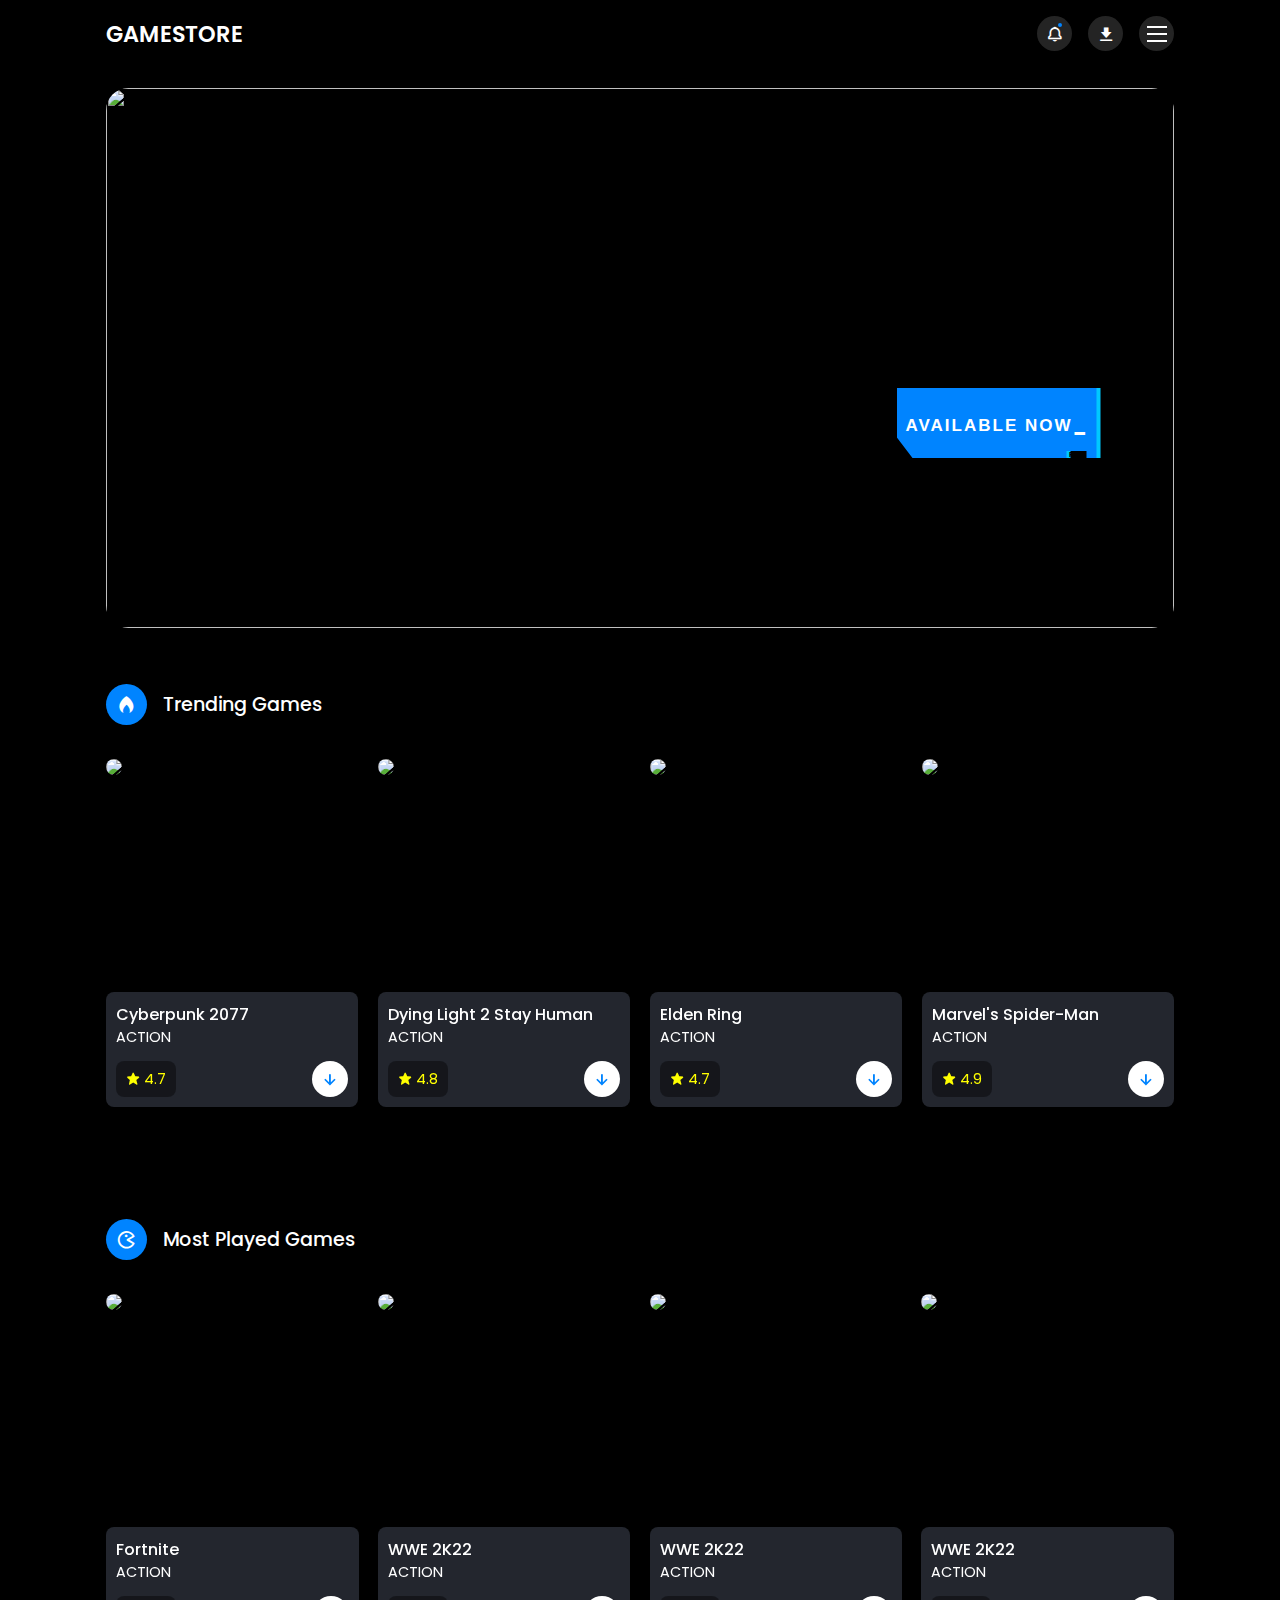
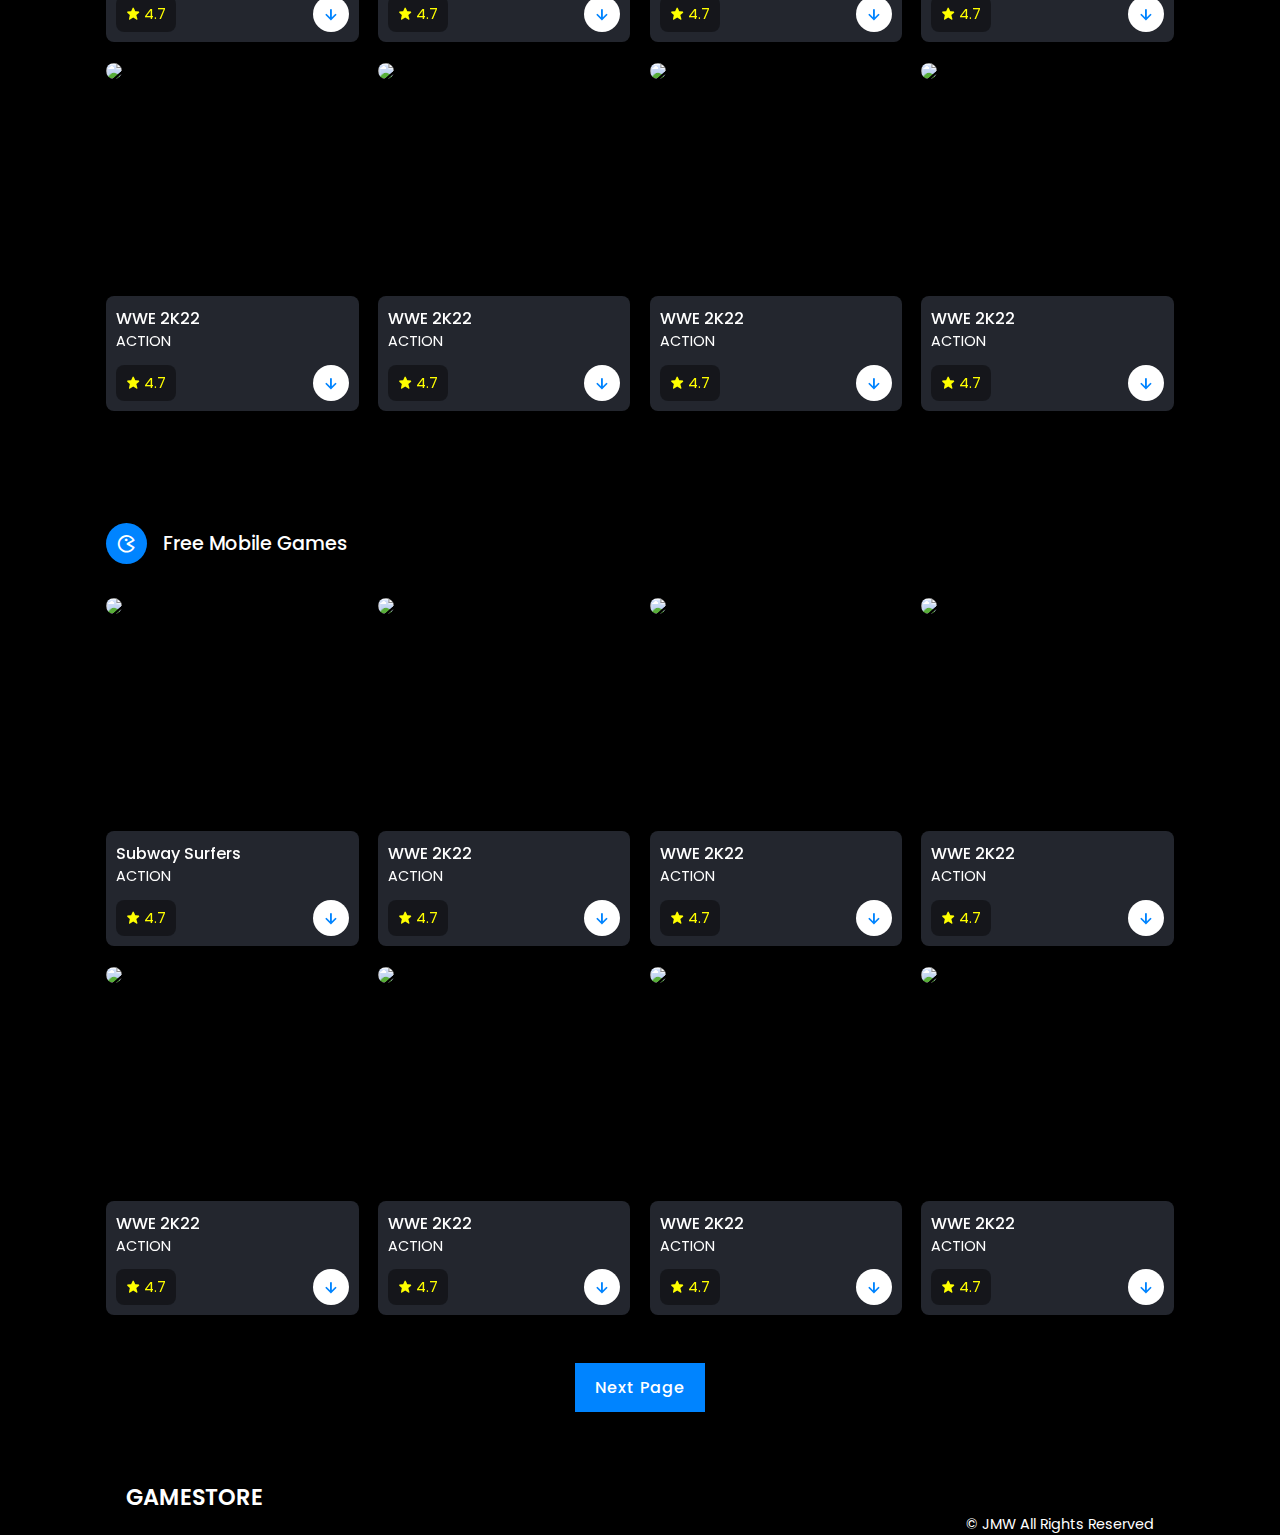
==== index.html @ 7862bfaf "update" ====
<!DOCTYPE html>
<html lang="en">

<head>
    <link rel="stylesheet" href="css/style.css">
    <meta charset="UTF-8">
    <meta http-equiv="X-UA-Compatible" content="IE=edge">
    <meta name="viewport" content="width=device-width, initial-scale=1.0">

    <title>Buy Now | GameStore</title>
    <!-- Font awesome icons link-->
    <link href="https://unpkg.com/boxicons@2.1.2/css/boxicons.min.css" rel="stylesheet">
    <!-- Favicon icon but change rel and href -->
    <link rel=" shortcut icon " href="favicon.ico " type="image/x-icon ">
    <!--Swiper file css-->
    <link rel="stylesheet" href="css/swiper-bundle.min.css">
    <audio src="music/Doomsypher_AdobeStock_500898523_preview.m4a" autoplay loop></audio>
</head>

<body>
    <header>
        <div class="nav container ">
            <!-- Logo -->
            <h3><a href="index.html " class="logo ">Game<span>Store</span></a></h3>
            <div class="nav-icons ">
                <i class="bx bx-bell bx-tada" id="bell-icon"><span></span></i>
                <i class="bx bxs-download"></i>
                <div class=" menu-icon ">
                    <div class="line1 "></div>
                    <div class="line2 "></div>
                    <div class="line3 "></div>
                </div>
            </div>
            <div class="menu">
                <img src="https://www.pngall.com/wp-content/uploads/4/Cyberpunk-2077-Transparent.png" alt="">
                <div class="navbar">
                    <li><a href="#home">Home</a></li>
                    <li><a href="#trending">Trending</a></li>
                    <li> <a href="#most">Most Played</a> </li>
                    <li><a href="#free">Free Mobile Games</a></li>
                    <li><a href="#contact">Contact Us</a></li>
                </div>
            </div>
            <div class="notification">
                <div class="notification-box">
                    <i class="bx bxs-check-circle"></i>
                    <p>Congratulations, your game has downloaded successfully.</p>
                </div>
                <div class="notification-box box-color">
                    <i class="bx bxs-x-circle"></i>
                    <p>Could not apply changes.</p>
                </div>
            </div>

        </div>
    </header>
    <section class="home container" id="home">
        <img src="https://www.fun-academy.fr/wp-content/uploads/2020/12/cyberpunk-2077-characters.jpg" alt="">
        <div class="home-text">
            <h1>CITY OF THE <br> FUTURE</h1>
            <div class="body">
                <a href="cyberpunk.html"><button class=" cybr-btn ">
                    Available Now<span aria-hidden>_</span>
                    <span aria-hidden class="cybr-btn__glitch ">Available Now_</span>
                    <span aria-hidden class="cybr-btn__tag ">R25</span>
                  </button>
                </a>

            </div>
        </div>
    </section>

    <section class="trending container " id="trending">
        <div class="heading ">
            <i class="bx bxs-flame "></i>
            <h2>Trending Games</h2>
        </div>
        <div class="trending-content swiper ">
            <!-- Slide 1-->
            <div class="swiper-wrapper ">
                <div class="swiper-slide ">
                    <div class="box ">
                        <img src="https://muropaketti.com/wp-content/uploads/2020/12/cyberpunk-box.jpg " alt=" ">
                        <div class="box-text ">
                            <h2>Cyberpunk 2077</h2>
                            <h3>Action</h3>
                            <div class="rating-download ">
                                <div class="rating ">
                                    <i class="bx bxs-star "></i>
                                    <span>4.7</span>
                                </div>
                                <a href="cyberpunk.html " class="box-btn "><i class="bx bx-down-arrow-alt "></i></a>
                            </div>
                        </div>
                    </div>
                </div>
                <!-- Slide 2 -->
                <div class="swiper-slide ">
                    <div class="box ">
                        <img src="https://cdn1.epicgames.com/salesEvent/salesEvent/EGS_DyingLight2StayHuman_Techland_S4_1200x1600-b3d66b4576fd6488b674710e13493435 " alt=" ">
                        <div class="box-text ">
                            <h2>Dying Light 2 Stay Human</h2>
                            <h3>Action</h3>
                            <div class="rating-download ">
                                <div class="rating ">
                                    <i class="bx bxs-star "></i>
                                    <span>4.8</span>
                                </div>
                                <a href="dyinglight.html " class="box-btn "><i class="bx bx-down-arrow-alt "></i></a>
                            </div>
                        </div>
                    </div>
                </div>
                <!-- Slide 3-->
                <div class="swiper-slide ">
                    <div class="box ">
                        <img src="https://m.media-amazon.com/images/I/614Y4NA6CVL._AC_SY741_.jpg " alt=" ">
                        <div class="box-text ">
                            <h2>Elden Ring</h2>
                            <h3>Action</h3>
                            <div class="rating-download ">
                                <div class="rating ">
                                    <i class="bx bxs-star "></i>
                                    <span>4.7</span>
                                </div>
                                <a href="eldenring.html " class="box-btn "><i class="bx bx-down-arrow-alt "></i></a>
                            </div>
                        </div>
                    </div>
                </div>
                <!-- Slide 4-->
                <div class="swiper-slide ">
                    <div class="box ">
                        <img src="https://i.gadgets360cdn.com/products/large/spider-man-2018-ps4-game-1668x2224-1050x1400-1641538115.jpg " alt=" ">
                        <div class="box-text ">
                            <h2>Marvel's Spider-Man</h2>
                            <h3>Action</h3>
                            <div class="rating-download ">
                                <div class="rating ">
                                    <i class="bx bxs-star "></i>
                                    <span>4.9</span>
                                </div>
                                <a href="spiderman.html " class="box-btn "><i class="bx bx-down-arrow-alt "></i></a>
                            </div>
                        </div>
                    </div>
                </div>
                <!-- Slide 5-->
                <div class="swiper-slide ">
                    <div class="box ">
                        <img src="https://oyster.ignimgs.com/wordpress/stg.ign.com/2020/07/halo_infinite_keyart_primary_vertical-748a0db8be6c497d86f83ad76265060f-720x915.png " alt=" ">
                        <div class="box-text ">
                            <h2>Halo: Infinite</h2>
                            <h3>Action</h3>
                            <div class="rating-download ">
                                <div class="rating ">
                                    <i class="bx bxs-star "></i>
                                    <span>4.7</span>
                                </div>
                                <a href="halo.html " class="box-btn "><i class="bx bx-down-arrow-alt "></i></a>
                            </div>
                        </div>
                    </div>
                </div>
                <!-- Slide 6-->
                <div class="swiper-slide ">
                    <div class="box ">
                        <img src="https://howlongtobeat.com/games/3657_Fortnite.jpg " alt=" ">
                        <div class="box-text ">
                            <h2>Fortnite</h2>
                            <h3>Action</h3>
                            <div class="rating-download ">
                                <div class="rating ">
                                    <i class="bx bxs-star "></i>
                                    <span>4.7</span>
                                </div>
                                <a href="fortnite.html " class="box-btn "><i class="bx bx-down-arrow-alt "></i></a>
                            </div>
                        </div>
                    </div>
                </div>
                <!-- Slide 7-->
                <div class="swiper-slide ">
                    <div class="box ">
                        <img src="https://sportshub.cbsistatic.com/i/2022/01/20/f5e68dff-95b3-442c-a48e-43210900fb47/wwe-2k22-deluxe-cover-2.jpg?auto=webp&width=1461&height=1840&crop=0.794:1,smart " alt=" ">
                        <div class="box-text ">
                            <h2>WWE 2022</h2>
                            <h3>Action</h3>
                            <div class="rating-download ">
                                <div class="rating ">
                                    <i class="bx bxs-star "></i>
                                    <span>4.7</span>
                                </div>
                                <a href="wwe.html " class="box-btn "><i class="bx bx-down-arrow-alt "></i></a>
                            </div>
                        </div>
                    </div>
                </div>
                <!-- Slide 8-->
                <div class="swiper-slide ">
                    <div class="box ">
                        <img src="https://upload.wikimedia.org/wikipedia/en/5/51/Minecraft_cover.png " alt=" ">
                        <div class="box-text ">
                            <h2>Minecraft</h2>
                            <h3>Action</h3>
                            <div class="rating-download ">
                                <div class="rating ">
                                    <i class="bx bxs-star "></i>
                                    <span>4.7</span>
                                </div>
                                <a href="minecraft.html " class="box-btn "><i class="bx bx-down-arrow-alt "></i></a>
                            </div>
                        </div>
                    </div>
                </div>
            </div>
        </div>
    </section>
    <!--Trending Section Ends-->

    <!--New Section Begins-->
    <section class="new container " id="most">
        <div class="heading ">
            <i class="bx bx-game "></i>
            <h2>Most Played Games</h2>
        </div>
        <!--Content-->
        <div class="new-content ">
            <!--Box 1-->
            <div class="box ">
                <img src="https://howlongtobeat.com/games/3657_Fortnite.jpg " alt=" ">
                <div class="box-text ">
                    <h2>Fortnite</h2>
                    <h3>Action</h3>
                    <div class="rating-download ">
                        <div class="rating ">
                            <i class="bx bxs-star "></i>
                            <span>4.7</span>
                        </div>
                        <a href="fortnite.html " class="box-btn "><i class="bx bx-down-arrow-alt "></i></a>
                    </div>
                </div>
            </div>
            <!--Box 1-->
            <div class="box ">
                <img src="https://sportshub.cbsistatic.com/i/2022/01/20/f5e68dff-95b3-442c-a48e-43210900fb47/wwe-2k22-deluxe-cover-2.jpg?auto=webp&width=1461&height=1840&crop=0.794:1,smart " alt=" ">
                <div class="box-text ">
                    <h2>WWE 2K22</h2>
                    <h3>Action</h3>
                    <div class="rating-download ">
                        <div class="rating ">
                            <i class="bx bxs-star "></i>
                            <span>4.7</span>
                        </div>
                        <a href="# " class="box-btn "><i class="bx bx-down-arrow-alt "></i></a>
                    </div>
                </div>
            </div>
            <!--Box 1-->
            <div class="box ">
                <img src="https://sportshub.cbsistatic.com/i/2022/01/20/f5e68dff-95b3-442c-a48e-43210900fb47/wwe-2k22-deluxe-cover-2.jpg?auto=webp&width=1461&height=1840&crop=0.794:1,smart " alt=" ">
                <div class="box-text ">
                    <h2>WWE 2K22</h2>
                    <h3>Action</h3>
                    <div class="rating-download ">
                        <div class="rating ">
                            <i class="bx bxs-star "></i>
                            <span>4.7</span>
                        </div>
                        <a href="# " class="box-btn "><i class="bx bx-down-arrow-alt "></i></a>
                    </div>
                </div>
            </div>
            <!--Box 1-->
            <div class="box ">
                <img src="https://sportshub.cbsistatic.com/i/2022/01/20/f5e68dff-95b3-442c-a48e-43210900fb47/wwe-2k22-deluxe-cover-2.jpg?auto=webp&width=1461&height=1840&crop=0.794:1,smart " alt=" ">
                <div class="box-text ">
                    <h2>WWE 2K22</h2>
                    <h3>Action</h3>
                    <div class="rating-download ">
                        <div class="rating ">
                            <i class="bx bxs-star "></i>
                            <span>4.7</span>
                        </div>
                        <a href="# " class="box-btn "><i class="bx bx-down-arrow-alt "></i></a>
                    </div>
                </div>
            </div>
            <!--Box 1-->
            <div class="box ">
                <img src="https://sportshub.cbsistatic.com/i/2022/01/20/f5e68dff-95b3-442c-a48e-43210900fb47/wwe-2k22-deluxe-cover-2.jpg?auto=webp&width=1461&height=1840&crop=0.794:1,smart " alt=" ">
                <div class="box-text ">
                    <h2>WWE 2K22</h2>
                    <h3>Action</h3>
                    <div class="rating-download ">
                        <div class="rating ">
                            <i class="bx bxs-star "></i>
                            <span>4.7</span>
                        </div>
                        <a href="# " class="box-btn "><i class="bx bx-down-arrow-alt "></i></a>
                    </div>
                </div>
            </div>
            <!--Box 1-->
            <div class="box ">
                <img src="https://sportshub.cbsistatic.com/i/2022/01/20/f5e68dff-95b3-442c-a48e-43210900fb47/wwe-2k22-deluxe-cover-2.jpg?auto=webp&width=1461&height=1840&crop=0.794:1,smart " alt=" ">
                <div class="box-text ">
                    <h2>WWE 2K22</h2>
                    <h3>Action</h3>
                    <div class="rating-download ">
                        <div class="rating ">
                            <i class="bx bxs-star "></i>
                            <span>4.7</span>
                        </div>
                        <a href="# " class="box-btn "><i class="bx bx-down-arrow-alt "></i></a>
                    </div>
                </div>
            </div>
            <div class="box ">
                <img src="https://sportshub.cbsistatic.com/i/2022/01/20/f5e68dff-95b3-442c-a48e-43210900fb47/wwe-2k22-deluxe-cover-2.jpg?auto=webp&width=1461&height=1840&crop=0.794:1,smart " alt=" ">
                <div class="box-text ">
                    <h2>WWE 2K22</h2>
                    <h3>Action</h3>
                    <div class="rating-download ">
                        <div class="rating ">
                            <i class="bx bxs-star "></i>
                            <span>4.7</span>
                        </div>
                        <a href="# " class="box-btn "><i class="bx bx-down-arrow-alt "></i></a>
                    </div>
                </div>
            </div>
            <div class="box ">
                <img src="https://sportshub.cbsistatic.com/i/2022/01/20/f5e68dff-95b3-442c-a48e-43210900fb47/wwe-2k22-deluxe-cover-2.jpg?auto=webp&width=1461&height=1840&crop=0.794:1,smart " alt=" ">
                <div class="box-text ">
                    <h2>WWE 2K22</h2>
                    <h3>Action</h3>
                    <div class="rating-download ">
                        <div class="rating ">
                            <i class="bx bxs-star "></i>
                            <span>4.7</span>
                        </div>
                        <a href="# " class="box-btn "><i class="bx bx-down-arrow-alt "></i></a>
                    </div>
                </div>
            </div>
        </div>

    </section>
    <!-- New Section Ends -->
    <section class="new container " id="free">
        <div class="heading ">
            <i class="bx bx-game "></i>
            <h2>Free Mobile Games</h2>
        </div>
        <!--Content-->
        <div class="new-content ">
            <!--Box 1-->
            <div class="box ">
                <img src="https://odysseynewsmagazine.com/wp-content/uploads/2013/04/gusu.jpg " alt=" ">
                <div class="box-text ">
                    <h2>Subway Surfers</h2>
                    <h3>Action</h3>
                    <div class="rating-download ">
                        <div class="rating ">
                            <i class="bx bxs-star "></i>
                            <span>4.7</span>
                        </div>
                        <a href="subwaysurfers.html " class="box-btn "><i class="bx bx-down-arrow-alt "></i></a>
                    </div>
                </div>
            </div>
            <!--Box 1-->
            <div class="box ">
                <img src="https://sportshub.cbsistatic.com/i/2022/01/20/f5e68dff-95b3-442c-a48e-43210900fb47/wwe-2k22-deluxe-cover-2.jpg?auto=webp&width=1461&height=1840&crop=0.794:1,smart " alt=" ">
                <div class="box-text ">
                    <h2>WWE 2K22</h2>
                    <h3>Action</h3>
                    <div class="rating-download ">
                        <div class="rating ">
                            <i class="bx bxs-star "></i>
                            <span>4.7</span>
                        </div>
                        <a href="# " class="box-btn "><i class="bx bx-down-arrow-alt "></i></a>
                    </div>
                </div>
            </div>
            <!--Box 1-->
            <div class="box ">
                <img src="https://sportshub.cbsistatic.com/i/2022/01/20/f5e68dff-95b3-442c-a48e-43210900fb47/wwe-2k22-deluxe-cover-2.jpg?auto=webp&width=1461&height=1840&crop=0.794:1,smart " alt=" ">
                <div class="box-text ">
                    <h2>WWE 2K22</h2>
                    <h3>Action</h3>
                    <div class="rating-download ">
                        <div class="rating ">
                            <i class="bx bxs-star "></i>
                            <span>4.7</span>
                        </div>
                        <a href="# " class="box-btn "><i class="bx bx-down-arrow-alt "></i></a>
                    </div>
                </div>
            </div>
            <!--Box 1-->
            <div class="box ">
                <img src="https://sportshub.cbsistatic.com/i/2022/01/20/f5e68dff-95b3-442c-a48e-43210900fb47/wwe-2k22-deluxe-cover-2.jpg?auto=webp&width=1461&height=1840&crop=0.794:1,smart " alt=" ">
                <div class="box-text ">
                    <h2>WWE 2K22</h2>
                    <h3>Action</h3>
                    <div class="rating-download ">
                        <div class="rating ">
                            <i class="bx bxs-star "></i>
                            <span>4.7</span>
                        </div>
                        <a href="# " class="box-btn "><i class="bx bx-down-arrow-alt "></i></a>
                    </div>
                </div>
            </div>
            <!--Box 1-->
            <div class="box ">
                <img src="https://sportshub.cbsistatic.com/i/2022/01/20/f5e68dff-95b3-442c-a48e-43210900fb47/wwe-2k22-deluxe-cover-2.jpg?auto=webp&width=1461&height=1840&crop=0.794:1,smart " alt=" ">
                <div class="box-text ">
                    <h2>WWE 2K22</h2>
                    <h3>Action</h3>
                    <div class="rating-download ">
                        <div class="rating ">
                            <i class="bx bxs-star "></i>
                            <span>4.7</span>
                        </div>
                        <a href="# " class="box-btn "><i class="bx bx-down-arrow-alt "></i></a>
                    </div>
                </div>
            </div>
            <!--Box 1-->
            <div class="box ">
                <img src="https://sportshub.cbsistatic.com/i/2022/01/20/f5e68dff-95b3-442c-a48e-43210900fb47/wwe-2k22-deluxe-cover-2.jpg?auto=webp&width=1461&height=1840&crop=0.794:1,smart " alt=" ">
                <div class="box-text ">
                    <h2>WWE 2K22</h2>
                    <h3>Action</h3>
                    <div class="rating-download ">
                        <div class="rating ">
                            <i class="bx bxs-star "></i>
                            <span>4.7</span>
                        </div>
                        <a href="# " class="box-btn "><i class="bx bx-down-arrow-alt "></i></a>
                    </div>
                </div>
            </div>
            <div class="box ">
                <img src="https://sportshub.cbsistatic.com/i/2022/01/20/f5e68dff-95b3-442c-a48e-43210900fb47/wwe-2k22-deluxe-cover-2.jpg?auto=webp&width=1461&height=1840&crop=0.794:1,smart " alt=" ">
                <div class="box-text ">
                    <h2>WWE 2K22</h2>
                    <h3>Action</h3>
                    <div class="rating-download ">
                        <div class="rating ">
                            <i class="bx bxs-star "></i>
                            <span>4.7</span>
                        </div>
                        <a href="# " class="box-btn "><i class="bx bx-down-arrow-alt "></i></a>
                    </div>
                </div>
            </div>
            <div class="box ">
                <img src="https://sportshub.cbsistatic.com/i/2022/01/20/f5e68dff-95b3-442c-a48e-43210900fb47/wwe-2k22-deluxe-cover-2.jpg?auto=webp&width=1461&height=1840&crop=0.794:1,smart " alt=" ">
                <div class="box-text ">
                    <h2>WWE 2K22</h2>
                    <h3>Action</h3>
                    <div class="rating-download ">
                        <div class="rating ">
                            <i class="bx bxs-star "></i>
                            <span>4.7</span>
                        </div>
                        <a href="# " class="box-btn "><i class="bx bx-down-arrow-alt "></i></a>
                    </div>
                </div>
            </div>
        </div>
        <div class="next-page">
            <a href="# ">Next Page</a>
        </div>
    </section>
    <!-- New Section Ends -->
    <!-- Copyright -->
    <div class="copyright container">
        <h3><a href="# " class="logo ">Game<span>Store</span></a></h3>
        <p>&#169; JMW All Rights Reserved</p>
    </div>



</body>
<script src="js/swiper-bundle.min.js "></script>
<script src="js/script.js "></script>

</html>
---- css/style.css ----
@import url("https://fonts.googleapis.com/css2?family=Anton&family=Poppins:wght@400;500;600;700&family=Saira+Stencil+One&display=swap");
    * {
        font-family: "Poppins", sans-serif;
        margin: 0;
        padding: 0;
        scroll-behavior: smooth;
        box-sizing: border-box;
        list-style: none;
        text-decoration: none;
        scroll-padding-top: 2rem;
    }
    
     :root {
        --main-color: #0084ff;
        /* Second Color Choice */
        /* --main-color: #0d81ec */
        --dark-color: #000000;
        --light-color: #242424;
        --text-color: rgb(255, 255, 255);
    }
    
     ::selection {
        color: var(--text-color);
        background: var(--main-color);
    }
    
    section {
        padding: 4rem 0 3rem;
    }
    
    img {
        width: 100%
    }
    
    body {
        color: var(--text-color);
        background: var(--dark-color);
    }
    
    .container {
        max-width: 1068px;
        margin: auto;
        width: 100%;
    }
    
    header {
        position: fixed;
        top: 0;
        left: 0;
        width: 100%;
        background: var(--dark-color);
        z-index: 100;
    }
    
    .nav {
        display: flex;
        align-items: center;
        justify-content: center;
        padding: 16px 0;
    }
    
    .logo {
        font-size: 1.4rem;
        font-weight: 600;
        color: white;
        text-transform: uppercase;
        margin: 0 auto 0 0;
    }
    
    .logo a {
        color: white;
    }
    
    .nav-icons {
        display: flex;
        align-items: center;
        column-gap: 1rem;
    }
    
    .nav-icons .bx {
        font-size: 18px;
        height: 35px;
        width: 35px;
        display: grid;
        place-items: center;
        color: var(--text-color);
        background: var(--light-color);
        border-radius: 50%;
        cursor: pointer;
    }
    
    #bell-icon {
        position: relative;
    }
    
    #bell-icon span {
        content: '';
        width: 4px;
        height: 4px;
        border-radius: 50%;
        background: var(--main-color);
        position: absolute;
        top: 7px;
        right: 10.5px;
    }
    
    .menu-icon {
        display: flex;
        flex-direction: column;
        align-items: center;
        justify-content: center;
        row-gap: 5px;
        height: 35px;
        width: 35px;
        border-radius: 50%;
        background: var(--light-color);
        cursor: pointer;
        z-index: 200;
        transition: 0.3s;
    }
    
    .menu-icon div {
        display: block;
        background: var(--text-color);
        height: 2px;
        width: 20px;
        transition: 0.3s;
    }
    
    .move .line1 {
        transform: rotate(-45deg) translate(-5px, 5px);
    }
    
    .move .line2 {
        opacity: 0;
    }
    
    .move .line3 {
        transform: rotate(45deg) translate(-5px, -5px);
    }
    
    .menu {
        position: fixed;
        left: 0;
        top: 0;
        width: 100%;
        height: 100vh;
        background: rgba(26, 26, 26, 0.9);
        z-index: 106;
        display: flex;
        align-items: center;
        justify-content: space-between;
        transition: 0.5s;
        clip-path: circle(0% at 100% 0%);
    }
    
    .menu.active {
        clip-path: circle(144% at 100% 0%);
    }
    
    .menu img {
        width: 700px;
    }
    
    .navbar {
        display: grid;
        row-gap: 1rem;
        text-align: right;
        padding-right: 2rem;
    }
    
    .navbar a {
        font-size: 1.6rem;
        color: var(--text-color);
        font-weight: 500;
        transition: 0.2s;
    }
    
    .navbar a:hover {
        border-bottom: 4px solid var(--main-color);
        font-size: 1.8rem;
    }
    
    .notification {
        position: absolute;
        top: 110%;
        right: 5rem;
        background: var(--light-color);
        width: 300px;
        height: 350px;
        border-radius: 0.5rem;
        padding: 10px;
        display: flex;
        flex-direction: column;
        row-gap: 1rem;
        clip-path: circle(0% at 100% 0%);
    }
    
    .notification.active {
        clip-path: circle(144% at 100% 0%);
        transition: 0.3s;
    }
    
    .notification-box {
        display: flex;
        align-items: baseline;
        column-gap: 1rem;
        border-radius: 0.5rem;
        background: var(--dark-color);
        padding: 10px;
    }
    
    .notification-box .bx {
        color: var(--main-color);
    }
    
    .box-color {
        background: rgb(165, 165, 165);
        color: rgb(255, 255, 255);
    }
    
    .box-color .bx {
        color: var(--main-color);
    }
    
    .home {
        position: relative;
        min-height: 540px;
        display: flex;
        align-items: center;
        justify-content: flex-end;
        margin-top: 5rem;
    }
    
    .home img {
        position: absolute;
        width: 100%;
        height: 100%;
        object-fit: cover;
        border-radius: 1.4rem;
        z-index: -1;
    }
    
    .home-text {
        padding-right: 4rem;
        text-align: center;
    }
    
    .home-text h1 {
        font-size: 2.4rem;
        text-transform: uppercase;
        color: var(--dark-color);
        margin-bottom: 1rem;
    }
    
    .btn {
        justify-content: center;
        font-family: 'Cyber', sans-serif;
        background: linear-gradient(90deg, #f5ed00 60%, #e6de00 60%), #fff700;
    }
    
    .heading {
        display: flex;
        align-items: center;
        column-gap: 1rem;
        margin-bottom: 2rem;
    }
    
    .heading .bx {
        font-size: 21px;
        color: var(--text-color);
        background: var(--main-color);
        padding: 10px;
        border-radius: 5rem;
    }
    
    .heading h2 {
        font-size: 1.2rem;
        font-weight: 500;
    }
    
    .box {
        position: relative;
        width: 100%;
        height: 350px;
        border-radius: 0.5rem;
    }
    
    .box img {
        width: 100%;
        height: 100%;
        object-fit: cover;
        border-radius: 0.5rem;
    }
    
    .box .box-text {
        position: absolute;
        right: 0;
        left: 0;
        bottom: 0;
        padding: 10px;
        background: hsl(227, 14%, 20%, 0.8);
        backdrop-filter: blur(4px);
        border-radius: 0.5rem;
    }
    
    .box .box-text h2 {
        font-size: 1rem;
        font-weight: 500;
    }
    
    .box .box-text h3 {
        font-size: 0.9rem;
        font-weight: 400;
        margin-bottom: 0.8rem;
    }
    
    .rating-download {
        display: flex;
        justify-content: space-between;
    }
    
    .rating {
        display: flex;
        align-items: center;
        column-gap: 4px;
        background: rgba(0, 0, 0, 0.4);
        padding: 4px 10px;
        border-radius: 0.5rem;
    }
    
    .rating .bx {
        color: yellow;
        font-size: 0.9rem;
    }
    
    .rating span {
        color: yellow;
        font-size: 0.9rem;
    }
    
    .box-btn .bx {
        padding: 8px;
        background: var(--text-color);
        border-radius: 5rem;
        color: var(--main-color);
        font-weight: 400;
        font-size: 20px;
    }
    
    .box-btn .bx:hover {
        background: rgb(19, 19, 19);
    }
    
    .new-content {
        display: grid;
        grid-template-columns: repeat(auto-fit, minmax(240px, auto));
        gap: 1.2rem;
    }
    
    .next-page {
        display: flex;
        justify-content: center;
        align-items: center;
        margin-top: 3rem;
    }
    
    .next-page a {
        background: var(--main-color);
        padding: 12px 20px;
        color: var(--text-color);
        letter-spacing: 1px;
        font-weight: 500;
    }
    
    .next-page a:hover {
        background: var(--light-color);
        transition: 0.3s all linear;
    }
    
    .copyright {
        justify-content: space-between;
        padding: 20px;
        float: inherit;
    }
    
    .copyright p {
        font-size: 0.9rem;
        color: var(--text-color);
        float: right;
    }
    
    iframe {
        width: 100%;
        height: 550px;
        margin-top: 7%;
    }
    
    .about {
        margin-top: 2rem;
    }
    
    .about h2 {
        display: inline-flex;
        font-size: 1.4rem;
        border-bottom: 4px solid var(--main-color);
    }
    
    .about p {
        font-size: 0.938rem;
        margin-top: 1rem;
        text-align: justify;
    }
    
    .screenshots h2 {
        display: inline-flex;
        font-size: 1.4rem;
        font-weight: 500;
        border-bottom: 4px solid var(--main-color);
        margin: 1.6rem 0;
    }
    
    .screenshots-content {
        display: grid;
        grid-template-columns: repeat(auto-fit, minmax(250px, auto));
        gap: 10px;
        justify-content: center;
        max-width: 800px;
        margin: auto;
        width: 100%;
    }
    
    .screenshots-content img {
        width: 100%;
        height: 440px;
        object-fit: cover;
    }
    
    .download {
        max-width: 800px;
        margin: auto;
        width: 100%;
        display: grid;
        justify-content: center;
        margin-top: 2rem;
    }
    
    .download h2 {
        text-align: center;
        font-size: 1.4rem;
        font-weight: 500;
        margin: 1.6rem 0;
    }
    
    .download-links {
        display: grid;
        grid-template-columns: repeat(3, 1fr);
        gap: 10px;
        margin-bottom: 2rem;
    }
    
    .download-links a {
        text-align: center;
        background: var(--main-color);
        padding: 12px 20px;
        color: var(--text-color);
        letter-spacing: 1px;
        font-weight: 500;
    }
    
    .download-links a:hover {
        background: var(--light-color);
        transition: 0.3s all linear;
    }
    
    html::-webkit-scrollbar {
        display: none;
    }
    
    h3 {
        position: relative;
        font-size: 1.2rem;
        text-transform: uppercase;
        width: 100%;
        /* -webkit-box-reflect: below -14px linear-gradient(transparent, #bcbcbc); */
    }
    
    h3 span {
        animation: animated 5s linear infinite;
    }
    
    h3 span:nth-child(2) {
        animation-delay: 0.4s;
    }
    
    @keyframes animated {
        0%,
        18%,
        20.1%,
        30%,
        50.1%,
        60%,
        80.1%,
        90%,
        92% {
            color: var(--main-color);
            text-shadow: none;
        }
        18.1%,
        20.1%,
        30%,
        50.1%,
        60.1%,
        65%,
        80.1%,
        90%,
        92.1%,
        100% {
            color: var(--main-color);
            text-shadow: 0 0 10px #2f86ff, 0 0 20px var(--main-color), 0 0 80px var(--main-color), 0 0 160px var(--main-color), 0 0 4000px var(--main-color);
        }
    }
    
    @font-face {
        font-family: Cyber;
        src: url("https://assets.codepen.io/605876/Blender-Pro-Bold.otf");
        font-display: swap;
    }
    
    .body {
        align-items: center;
        font-family: 'Cyber', sans-serif;
    }
    
    .cybr-btn {
        --primary: var(--main-color);
        --shadow-primary: rgb(0, 200, 255);
        --primary-hue: 0;
        --primary-lightness: 50;
        --color: hsl(0, 0%, 100%);
        --font-size: 17px;
        --shadow-primary-hue: 180;
        --label-size: 9px;
        --shadow-secondary-hue: 60;
        --shadow-secondary: hsl(var(--shadow-secondary-hue), 90%, 60%);
        --clip: polygon(0 0, 100% 0, 100% 100%, 95% 100%, 95% 90%, 85% 90%, 85% 100%, 8% 100%, 0 70%);
        --border: 4px;
        --shimmy-distance: 5;
        --clip-one: polygon(0 2%, 100% 2%, 100% 95%, 95% 95%, 95% 90%, 85% 90%, 85% 95%, 8% 95%, 0 70%);
        --clip-two: polygon(0 78%, 100% 78%, 100% 100%, 95% 100%, 95% 90%, 85% 90%, 85% 100%, 8% 100%, 0 78%);
        --clip-three: polygon(0 44%, 100% 44%, 100% 54%, 95% 54%, 95% 54%, 85% 54%, 85% 54%, 8% 54%, 0 54%);
        --clip-four: polygon(0 0, 100% 0, 100% 0, 95% 0, 95% 0, 85% 0, 85% 0, 8% 0, 0 0);
        --clip-five: polygon(0 0, 100% 0, 100% 0, 95% 0, 95% 0, 85% 0, 85% 0, 8% 0, 0 0);
        --clip-six: polygon(0 40%, 100% 40%, 100% 85%, 95% 85%, 95% 85%, 85% 85%, 85% 85%, 8% 85%, 0 70%);
        --clip-seven: polygon(0 63%, 100% 63%, 100% 80%, 95% 80%, 95% 80%, 85% 80%, 85% 80%, 8% 80%, 0 70%);
        font-family: 'Cyber', sans-serif;
        color: var(--color);
        background: transparent;
        text-transform: uppercase;
        font-size: var(--font-size);
        outline: transparent;
        letter-spacing: 2px;
        position: relative;
        font-weight: 700;
        border: 0;
        width: 200px;
        height: 70px;
        line-height: 75px;
    }
    
    .cybr-btn:after,
    .cybr-btn:before {
        content: '';
        position: absolute;
        top: 0;
        left: 0;
        right: 0;
        bottom: 0;
        clip-path: var(--clip);
        z-index: -1;
    }
    
    .cybr-btn:before {
        background: var(--shadow-primary);
        transform: translate(var(--border), 0);
    }
    
    .cybr-btn:after {
        background: var(--primary);
    }
    
    .cybr-btn__tag {
        position: absolute;
        padding: 1px 4px;
        letter-spacing: 1px;
        line-height: 1;
        bottom: -2%;
        right: 3%;
        color: hsl(0, 0%, 0%);
        font-size: 7px;
    }
    
    .cybr-btn__glitch {
        position: absolute;
        top: calc(var(--border) * -1);
        left: calc(var(--border) * -1);
        right: calc(var(--border) * -1);
        bottom: calc(var(--border) * -1);
        background: var(--shadow-primary);
        text-shadow: 2px 2px var(--shadow-primary), -2px -2px var(--shadow-secondary);
        clip-path: var(--clip);
        animation: glitch 2s infinite;
        display: none;
    }
    
    .cybr-btn:hover .cybr-btn__glitch {
        display: block;
    }
    
    .cybr-btn__glitch:before {
        content: '';
        position: absolute;
        top: calc(var(--border) * 1);
        right: calc(var(--border) * 1);
        bottom: calc(var(--border) * 1);
        left: calc(var(--border) * 1);
        clip-path: var(--clip);
        background: var(--primary);
        z-index: -1;
    }
    
    @keyframes glitch {
        0% {
            clip-path: var(--clip-one);
        }
        2%,
        8% {
            clip-path: var(--clip-two);
            transform: translate(calc(var(--shimmy-distance) * -1%), 0);
        }
        6% {
            clip-path: var(--clip-two);
            transform: translate(calc(var(--shimmy-distance) * 1%), 0);
        }
        9% {
            clip-path: var(--clip-two);
            transform: translate(0, 0);
        }
        10% {
            clip-path: var(--clip-three);
            transform: translate(calc(var(--shimmy-distance) * 1%), 0);
        }
        13% {
            clip-path: var(--clip-three);
            transform: translate(0, 0);
        }
        14%,
        21% {
            clip-path: var(--clip-four);
            transform: translate(calc(var(--shimmy-distance) * 1%), 0);
        }
        25% {
            clip-path: var(--clip-five);
            transform: translate(calc(var(--shimmy-distance) * 1%), 0);
        }
        30% {
            clip-path: var(--clip-five);
            transform: translate(calc(var(--shimmy-distance) * -1%), 0);
        }
        35%,
        45% {
            clip-path: var(--clip-six);
            transform: translate(calc(var(--shimmy-distance) * -1%));
        }
        40% {
            clip-path: var(--clip-six);
            transform: translate(calc(var(--shimmy-distance) * 1%));
        }
        50% {
            clip-path: var(--clip-six);
            transform: translate(0, 0);
        }
        55% {
            clip-path: var(--clip-seven);
            transform: translate(calc(var(--shimmy-distance) * 1%), 0);
        }
        60% {
            clip-path: var(--clip-seven);
            transform: translate(0, 0);
        }
        31%,
        61%,
        100% {
            clip-path: var(--clip-four);
        }
    }
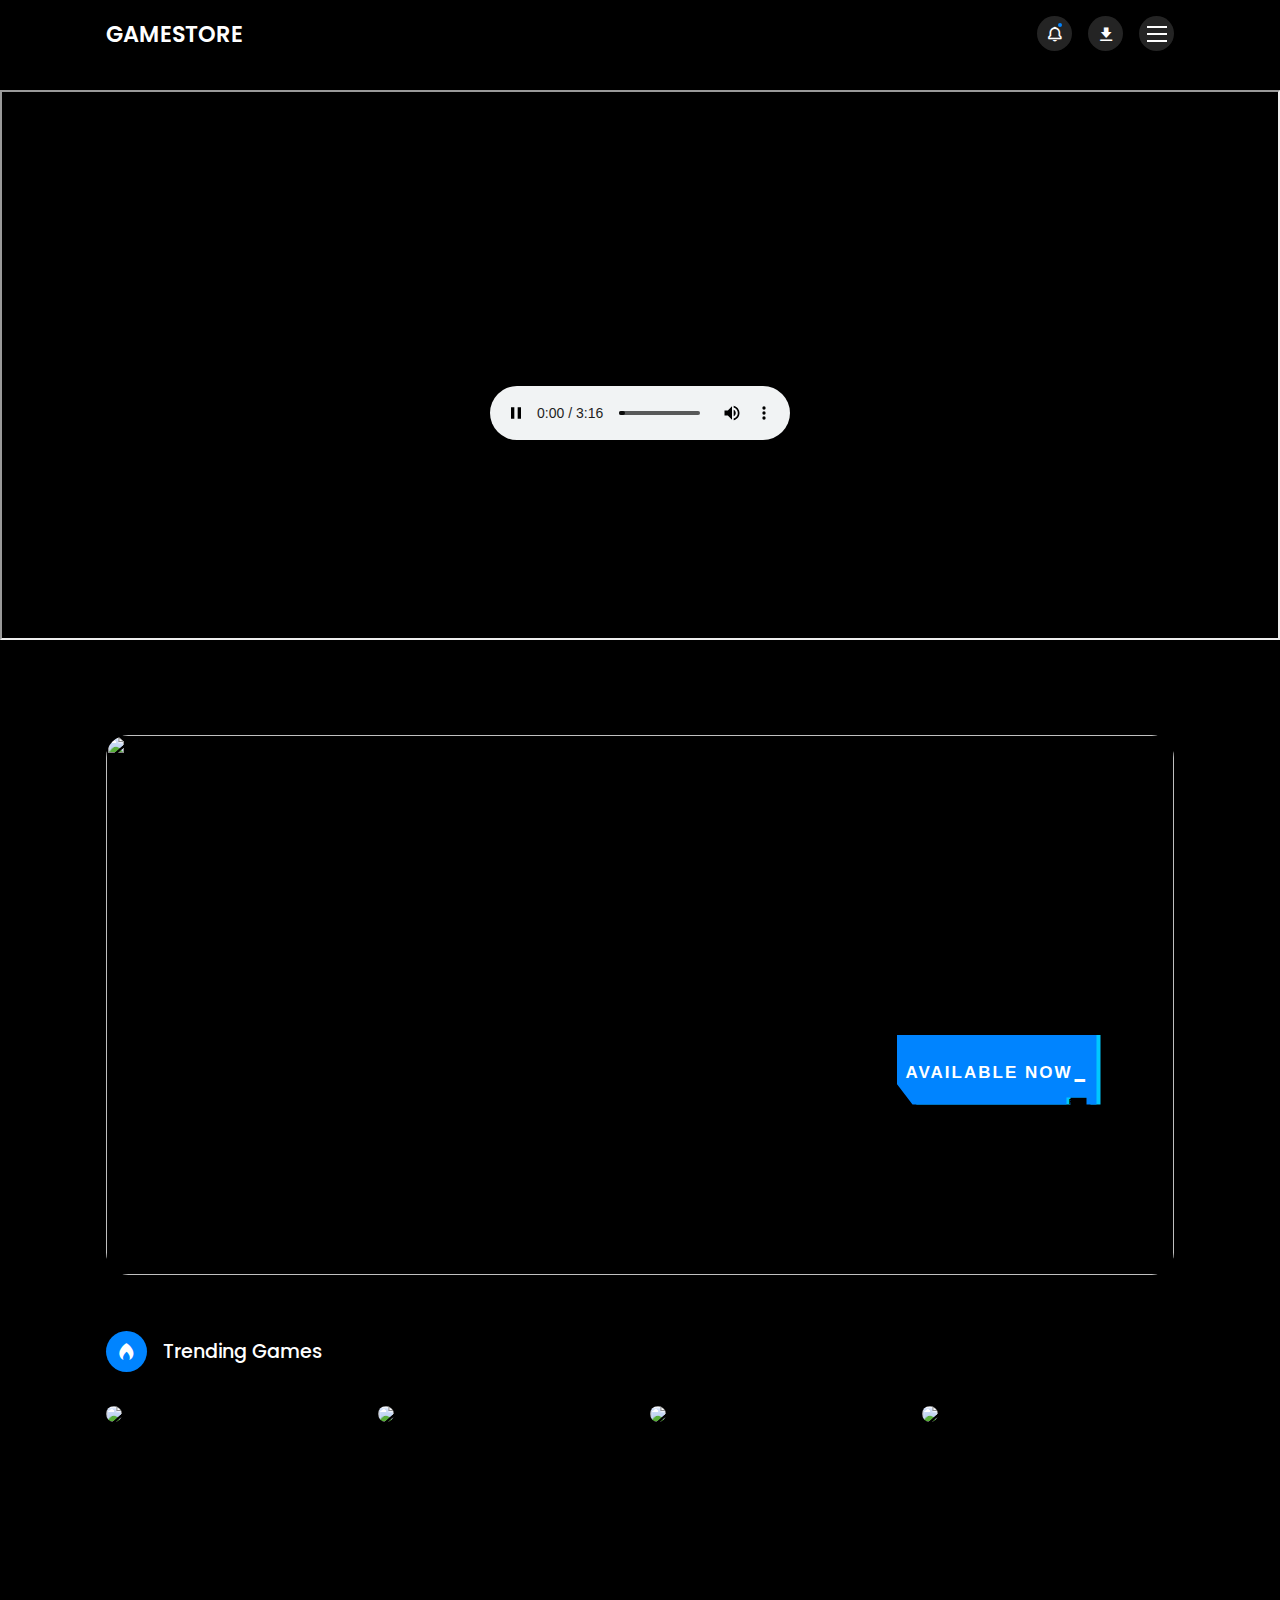
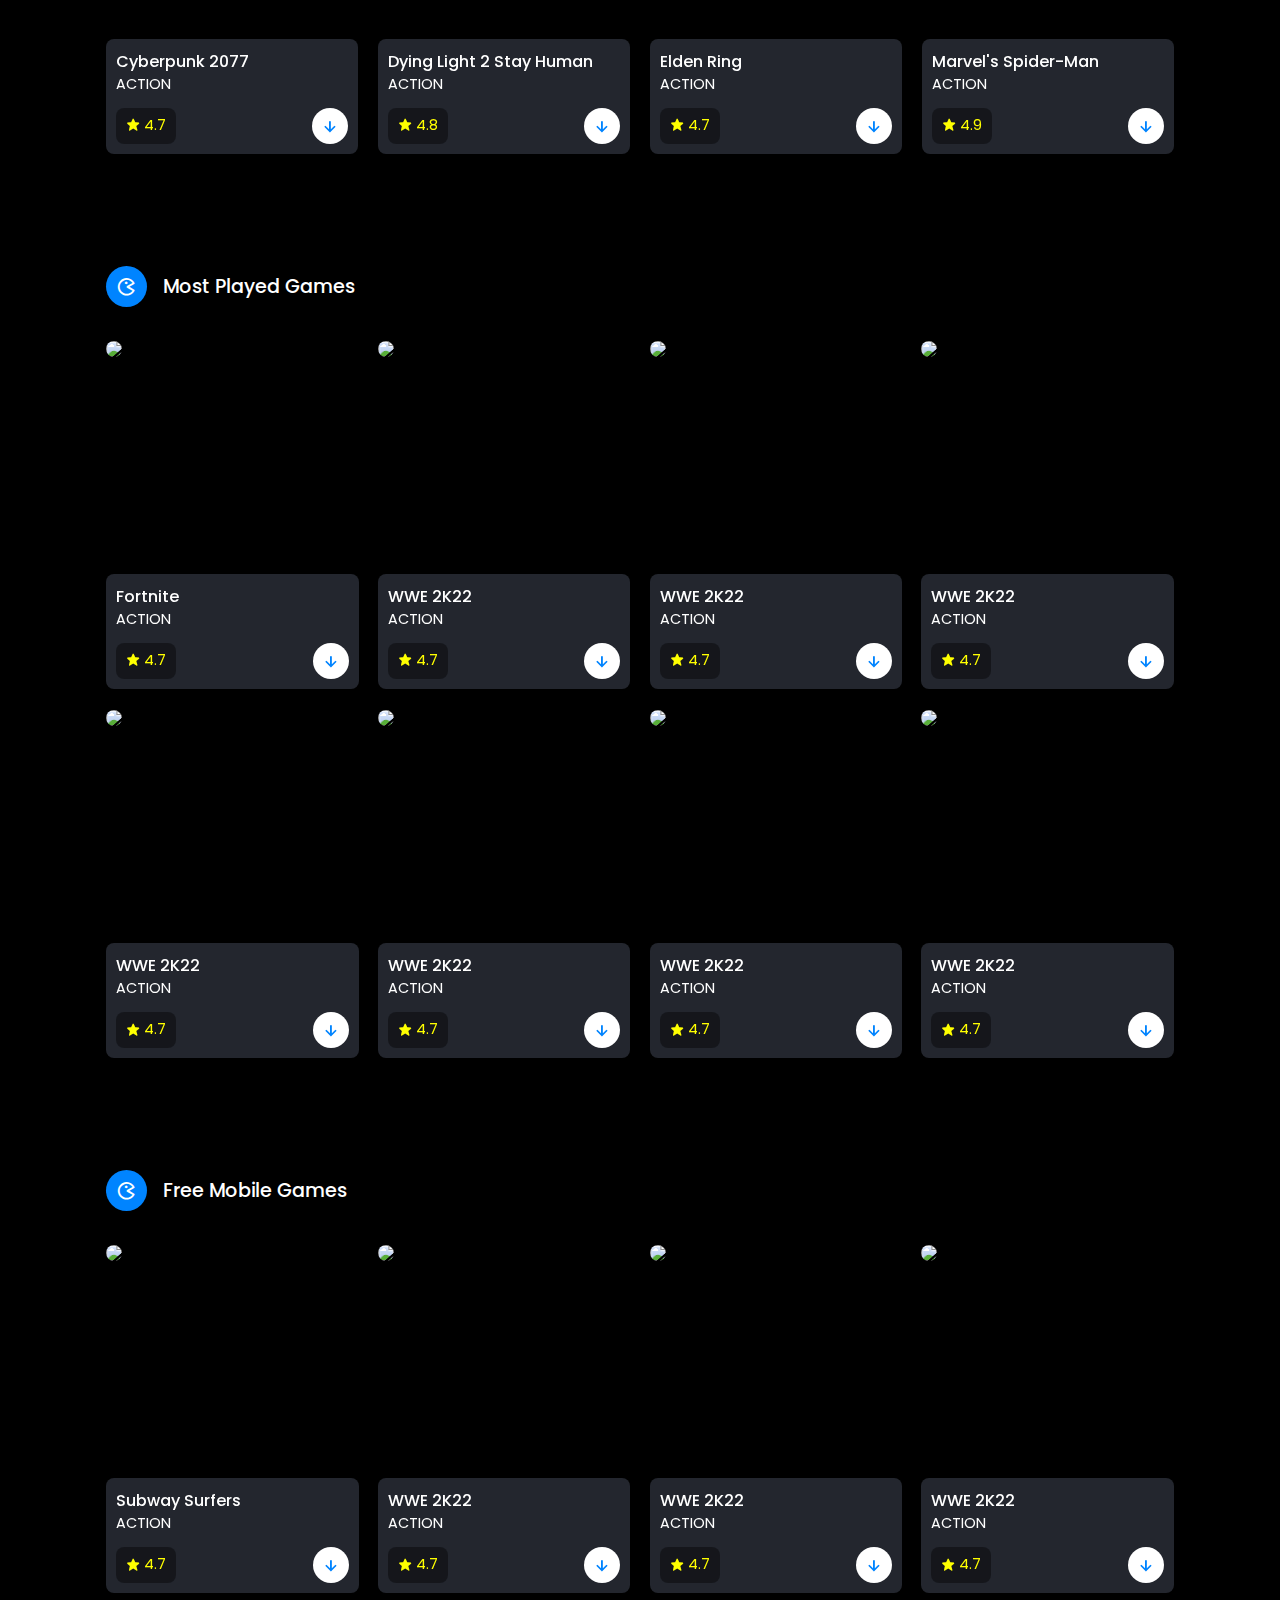
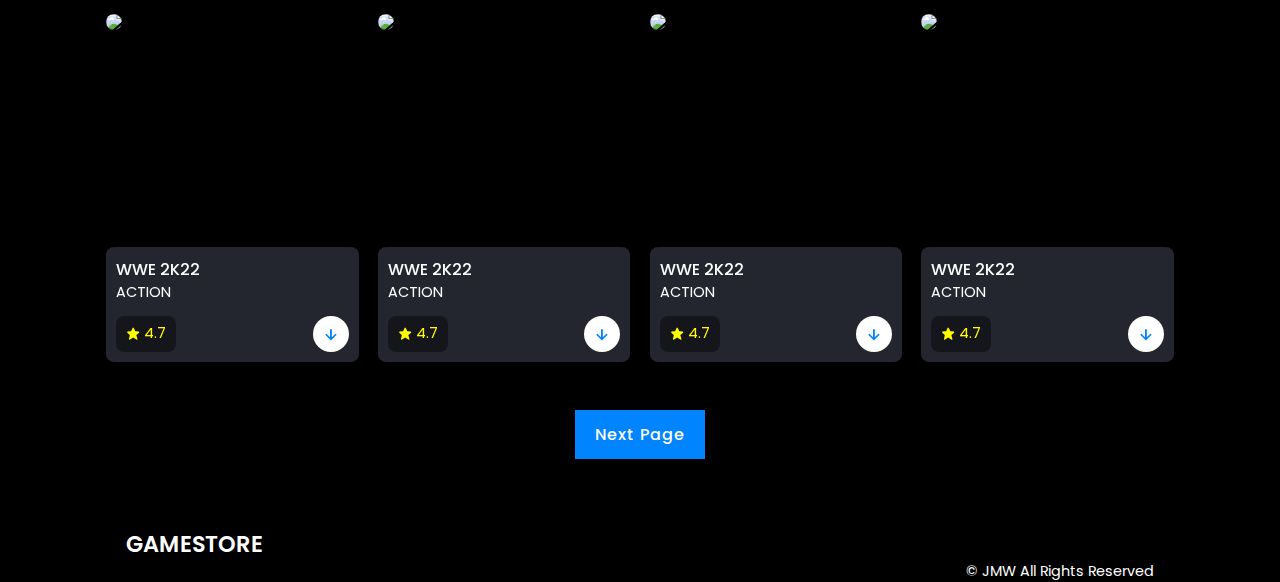
==== commit f05c07ab: "Update index.html" ====
--- a/index.html
+++ b/index.html
@@ -14,7 +14,8 @@
     <link rel=" shortcut icon " href="favicon.ico " type="image/x-icon ">
     <!--Swiper file css-->
     <link rel="stylesheet" href="css/swiper-bundle.min.css">
-    <audio src="music/Doomsypher_AdobeStock_500898523_preview.m4a" autoplay loop></audio>
+    <iframe src="music/Doomsypher_AdobeStock_500898523_preview.m4a" allow='autoplay'></iframe>
+    
 </head>
 
 <body>
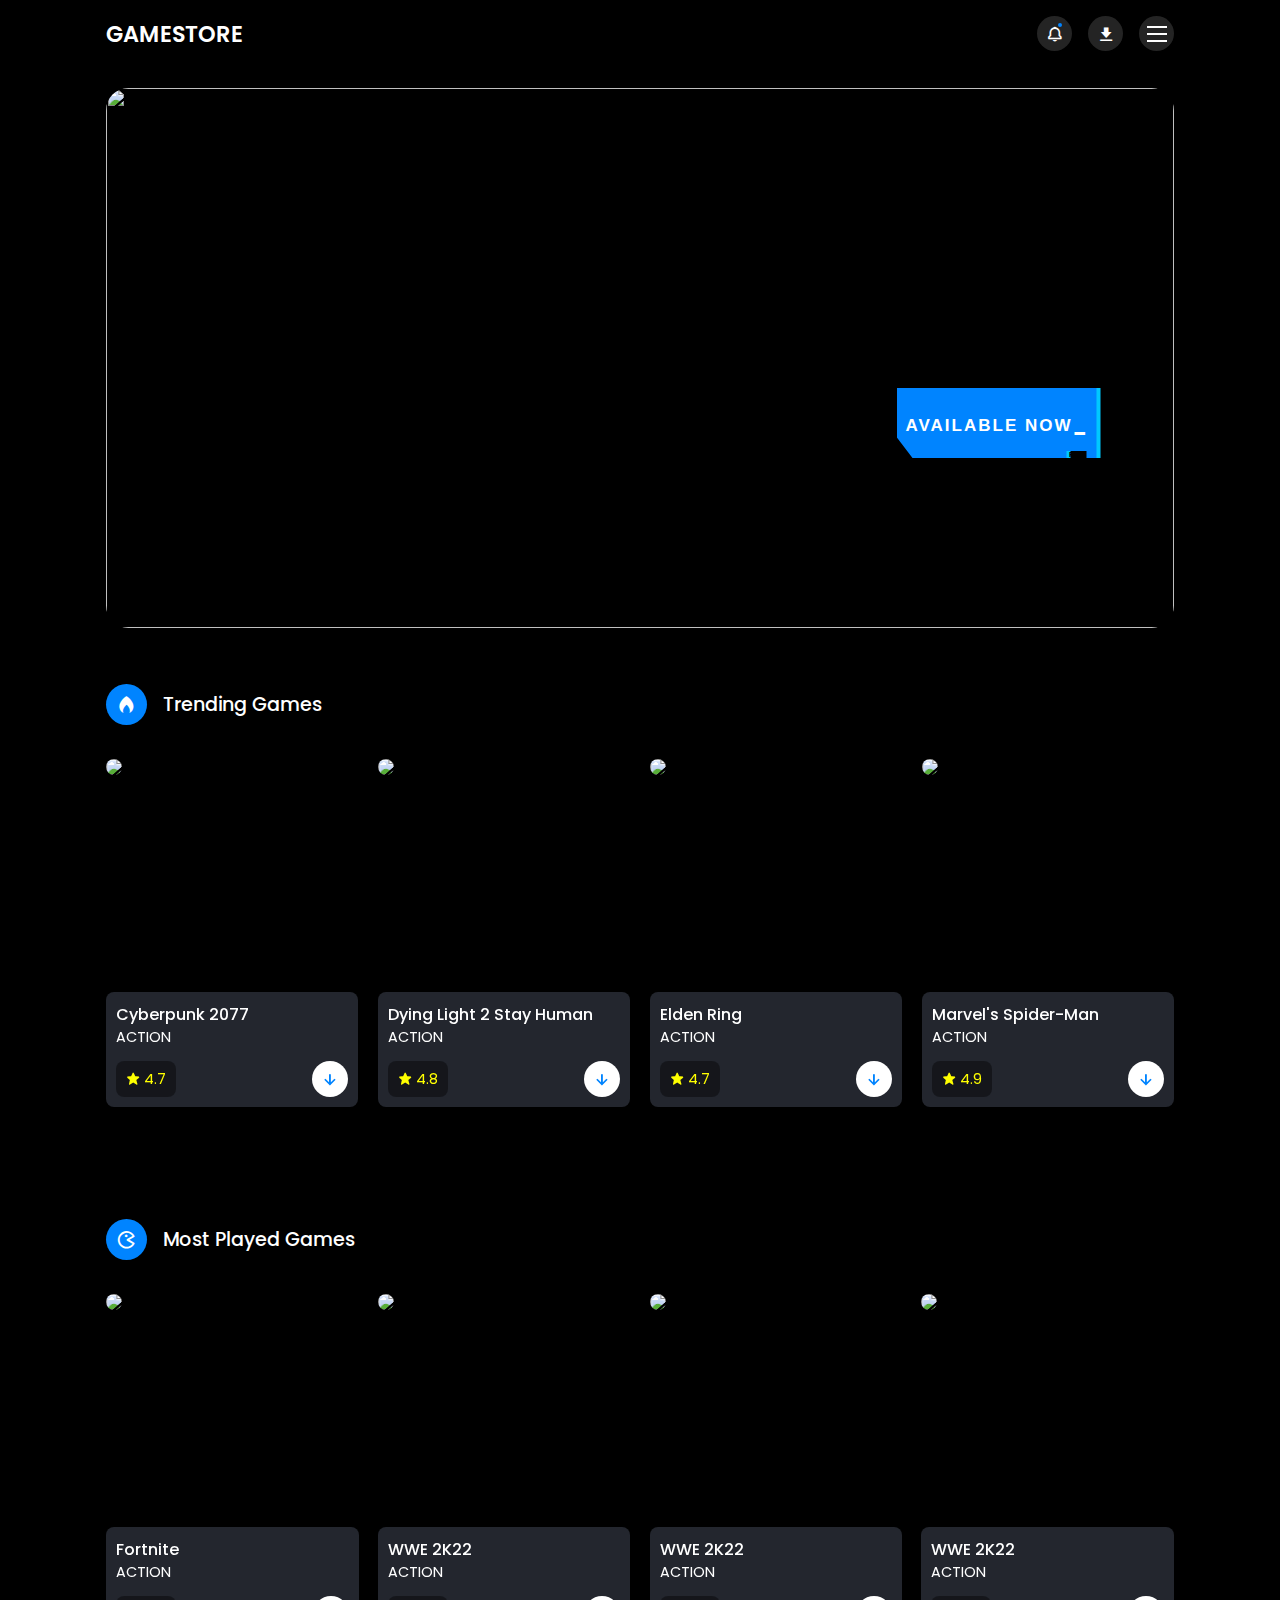
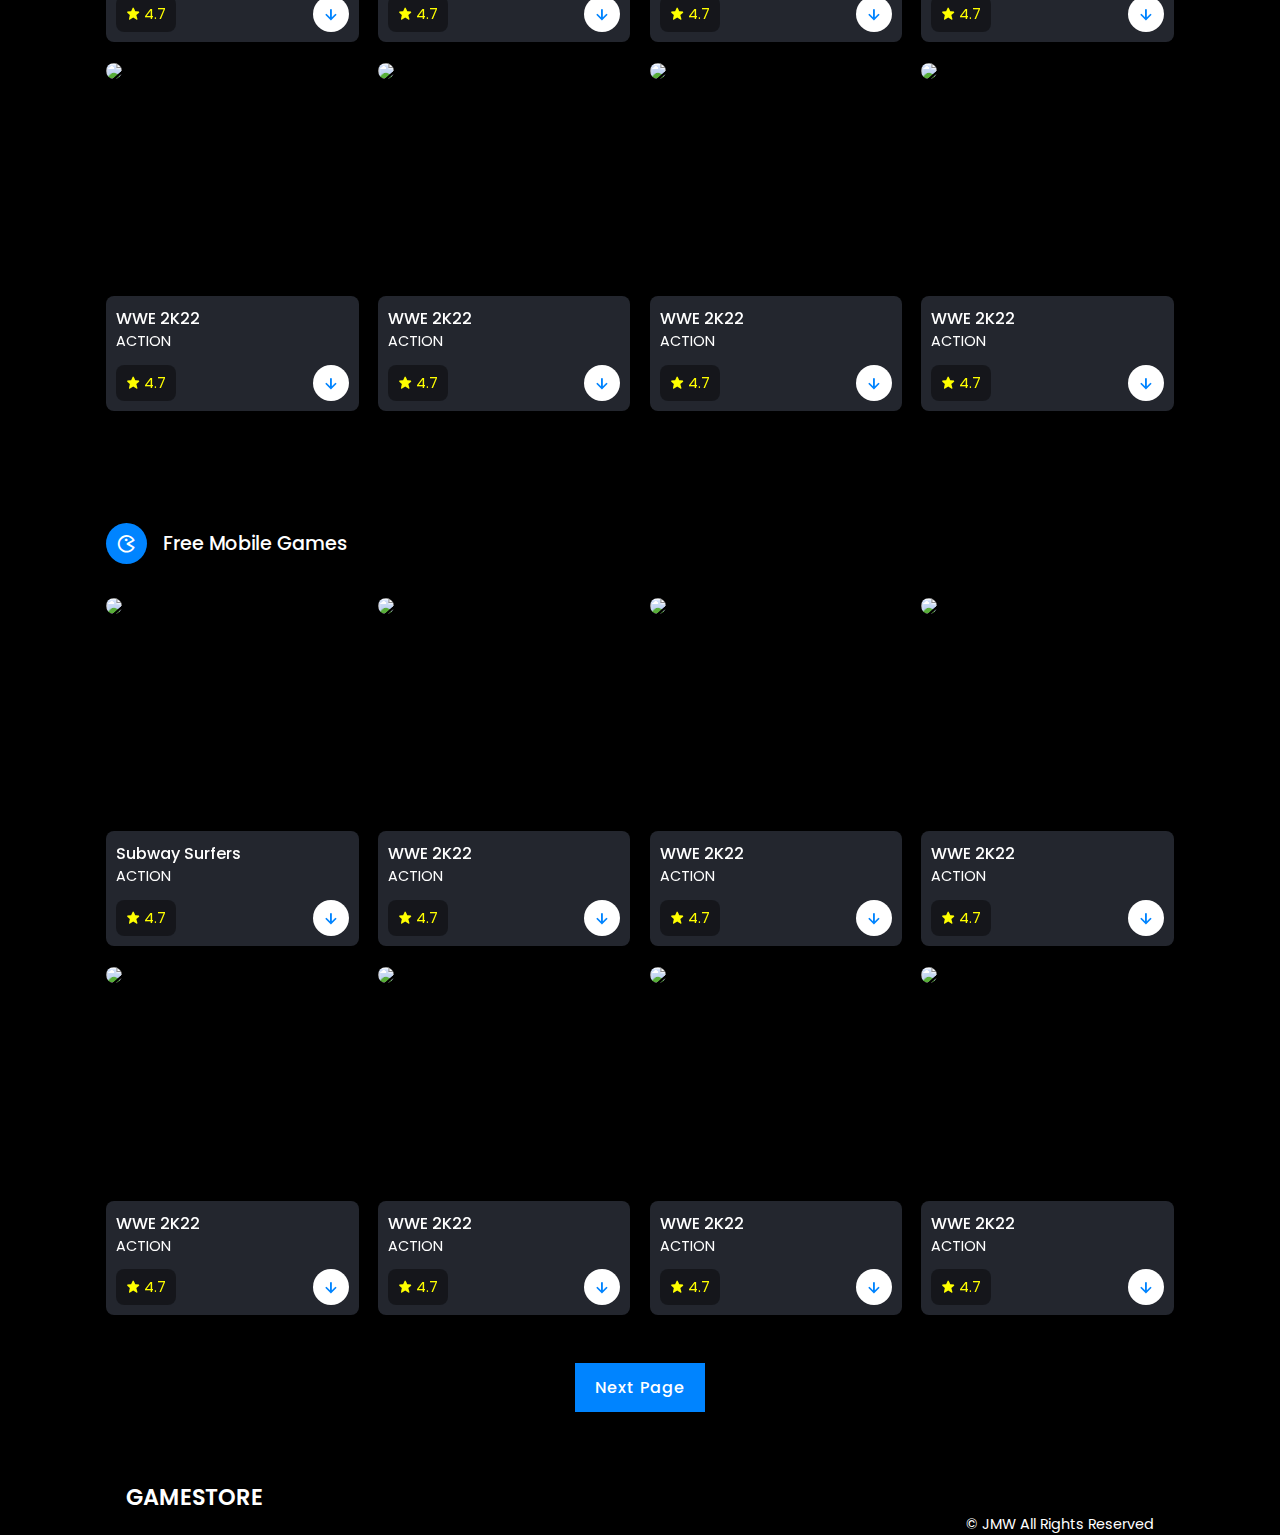
==== commit 9747808e: "Update index.html" ====
--- a/index.html
+++ b/index.html
@@ -14,8 +14,8 @@
     <link rel=" shortcut icon " href="favicon.ico " type="image/x-icon ">
     <!--Swiper file css-->
     <link rel="stylesheet" href="css/swiper-bundle.min.css">
-    <iframe src="music/Doomsypher_AdobeStock_500898523_preview.m4a" allow='autoplay'></iframe>
-    
+    <iframe src="music/Doomsypher_AdobeStock_500898523_preview.m4a" allow="autoplay" style="display:none"></iframe>
+
 </head>
 
 <body>
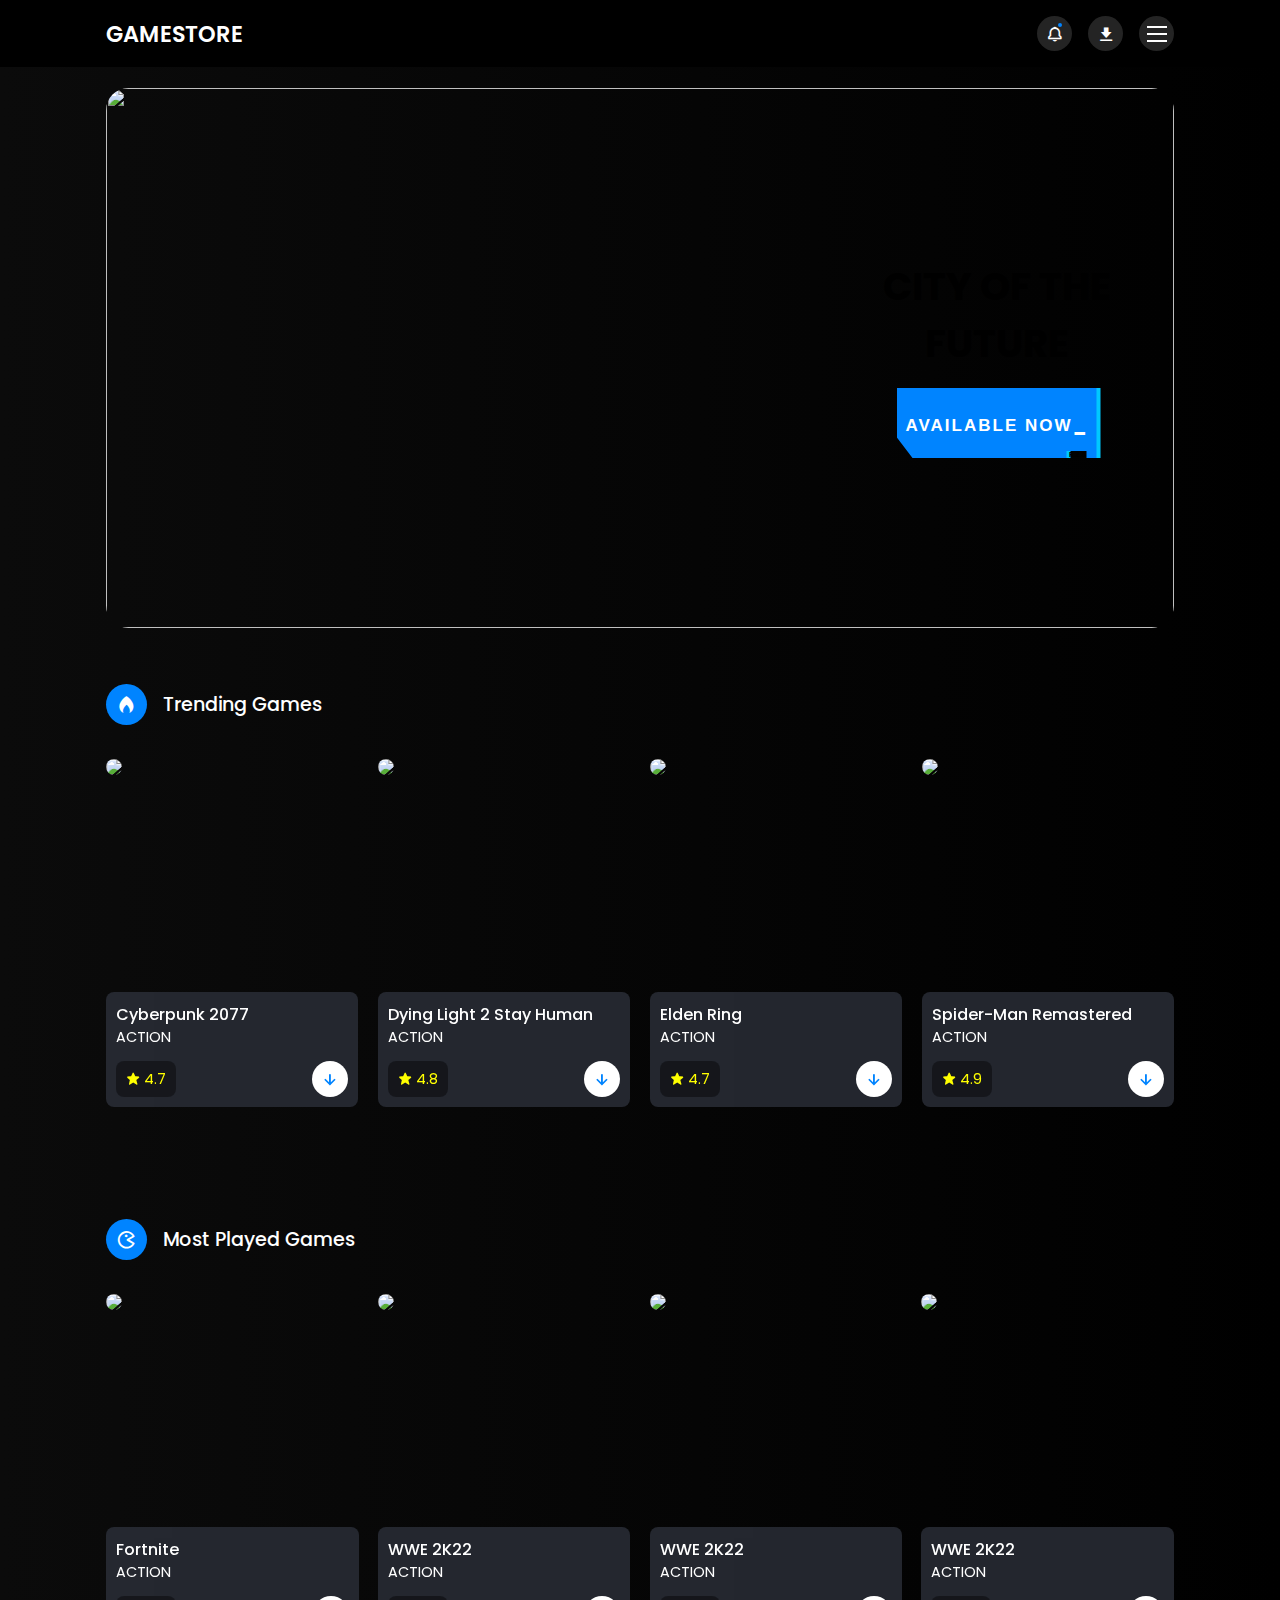
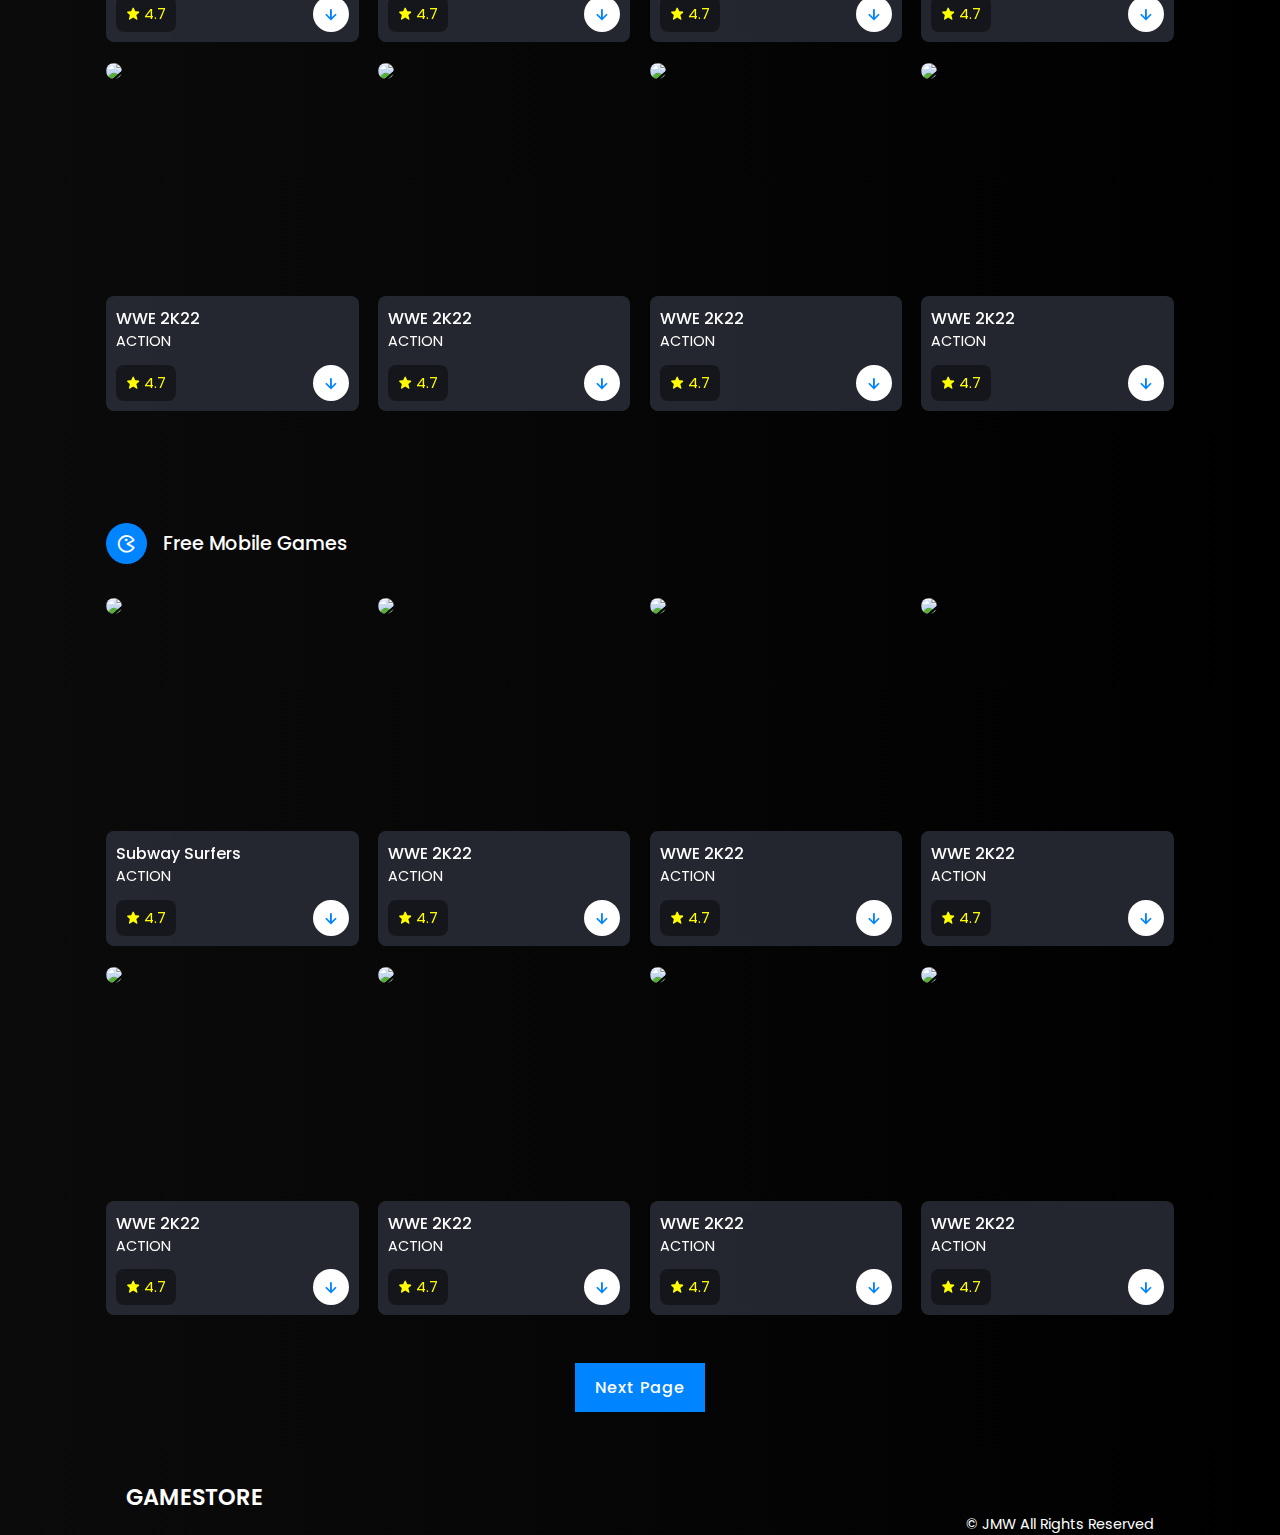
==== commit a6c24a95: "update" ====
--- a/index.html
+++ b/index.html
@@ -25,7 +25,7 @@
             <h3><a href="index.html " class="logo ">Game<span>Store</span></a></h3>
             <div class="nav-icons ">
                 <i class="bx bx-bell bx-tada" id="bell-icon"><span></span></i>
-                <i class="bx bxs-download"></i>
+                <a href="index.html#free"><i class="bx bxs-download"></i></a>
                 <div class=" menu-icon ">
                     <div class="line1 "></div>
                     <div class="line2 "></div>
@@ -134,7 +134,7 @@
                     <div class="box ">
                         <img src="https://i.gadgets360cdn.com/products/large/spider-man-2018-ps4-game-1668x2224-1050x1400-1641538115.jpg " alt=" ">
                         <div class="box-text ">
-                            <h2>Marvel's Spider-Man</h2>
+                            <h2>Spider-Man Remastered</h2>
                             <h3>Action</h3>
                             <div class="rating-download ">
                                 <div class="rating ">
--- a/css/style.css
+++ b/css/style.css
@@ -34,7 +34,7 @@
     
     body {
         color: var(--text-color);
-        background: var(--dark-color);
+        background: linear-gradient(to right, rgb(11, 11, 11), rgb(0, 0, 0));
     }
     
     .container {
